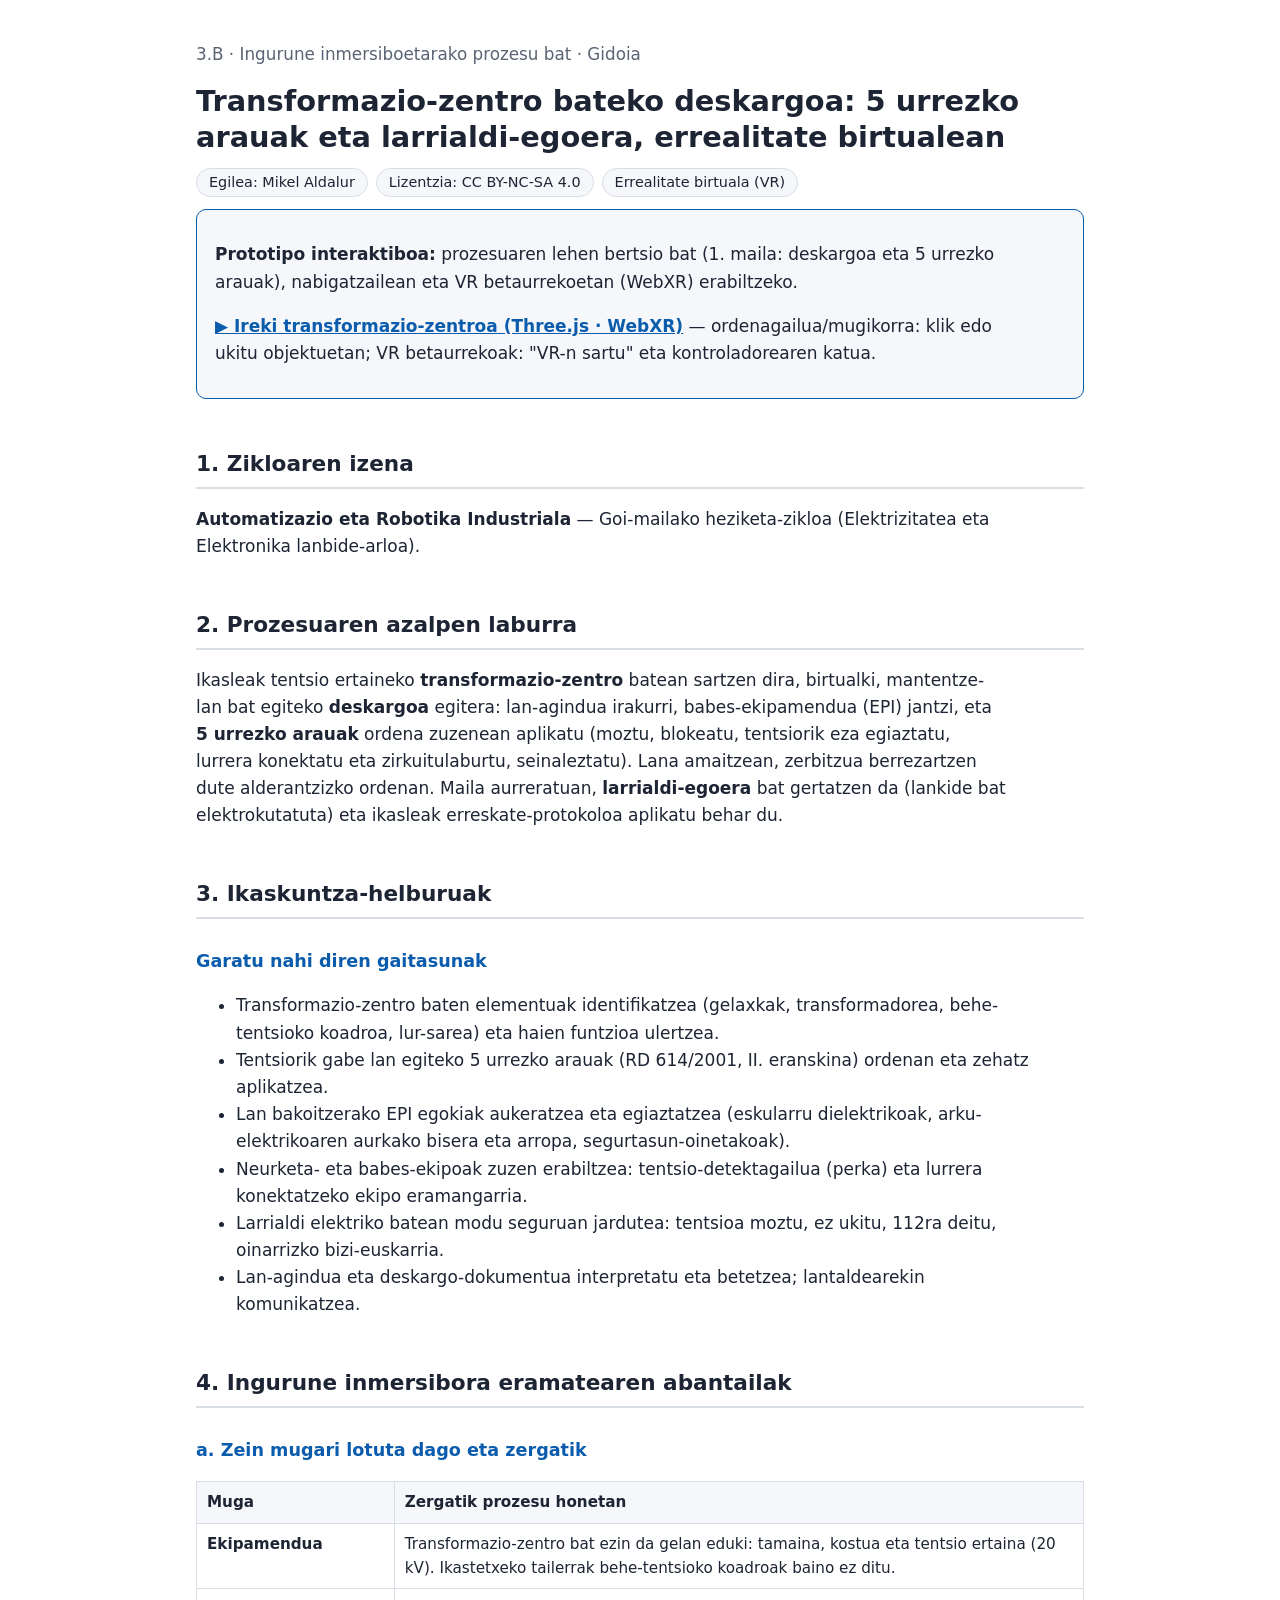
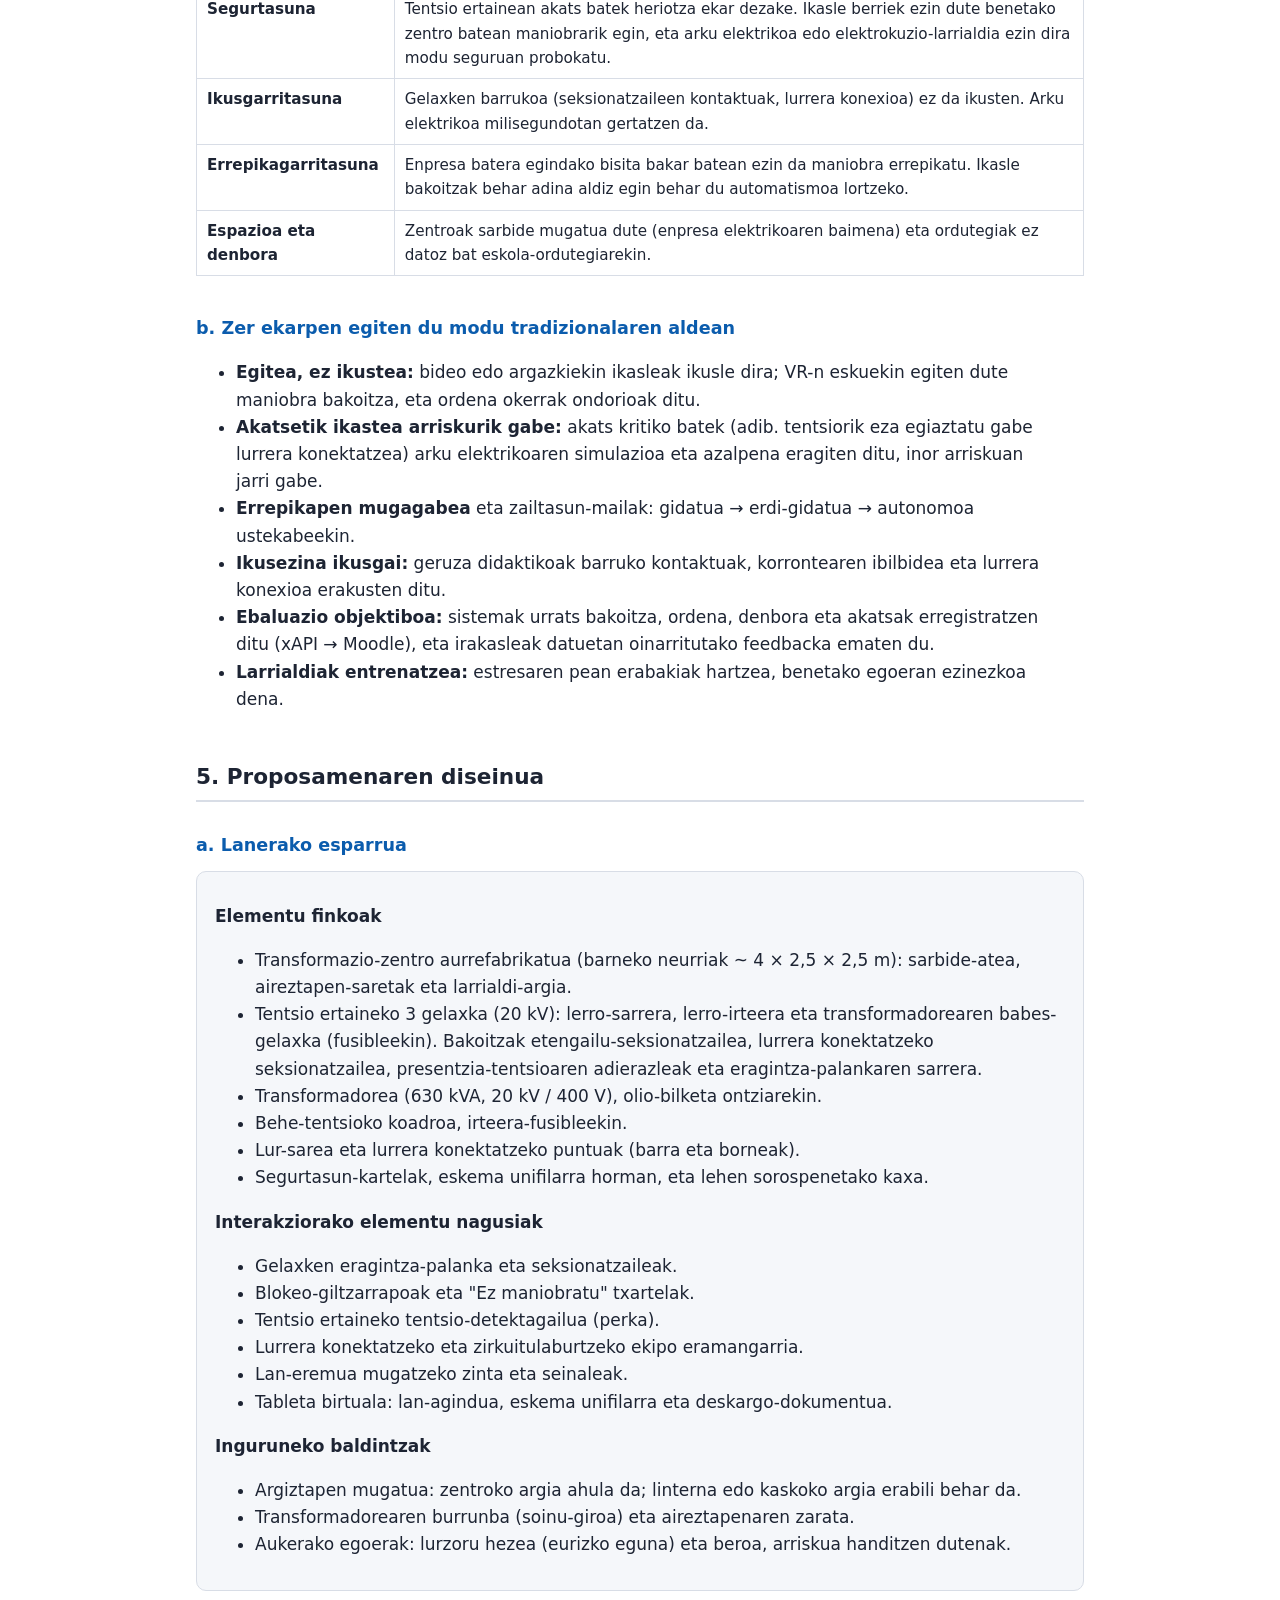
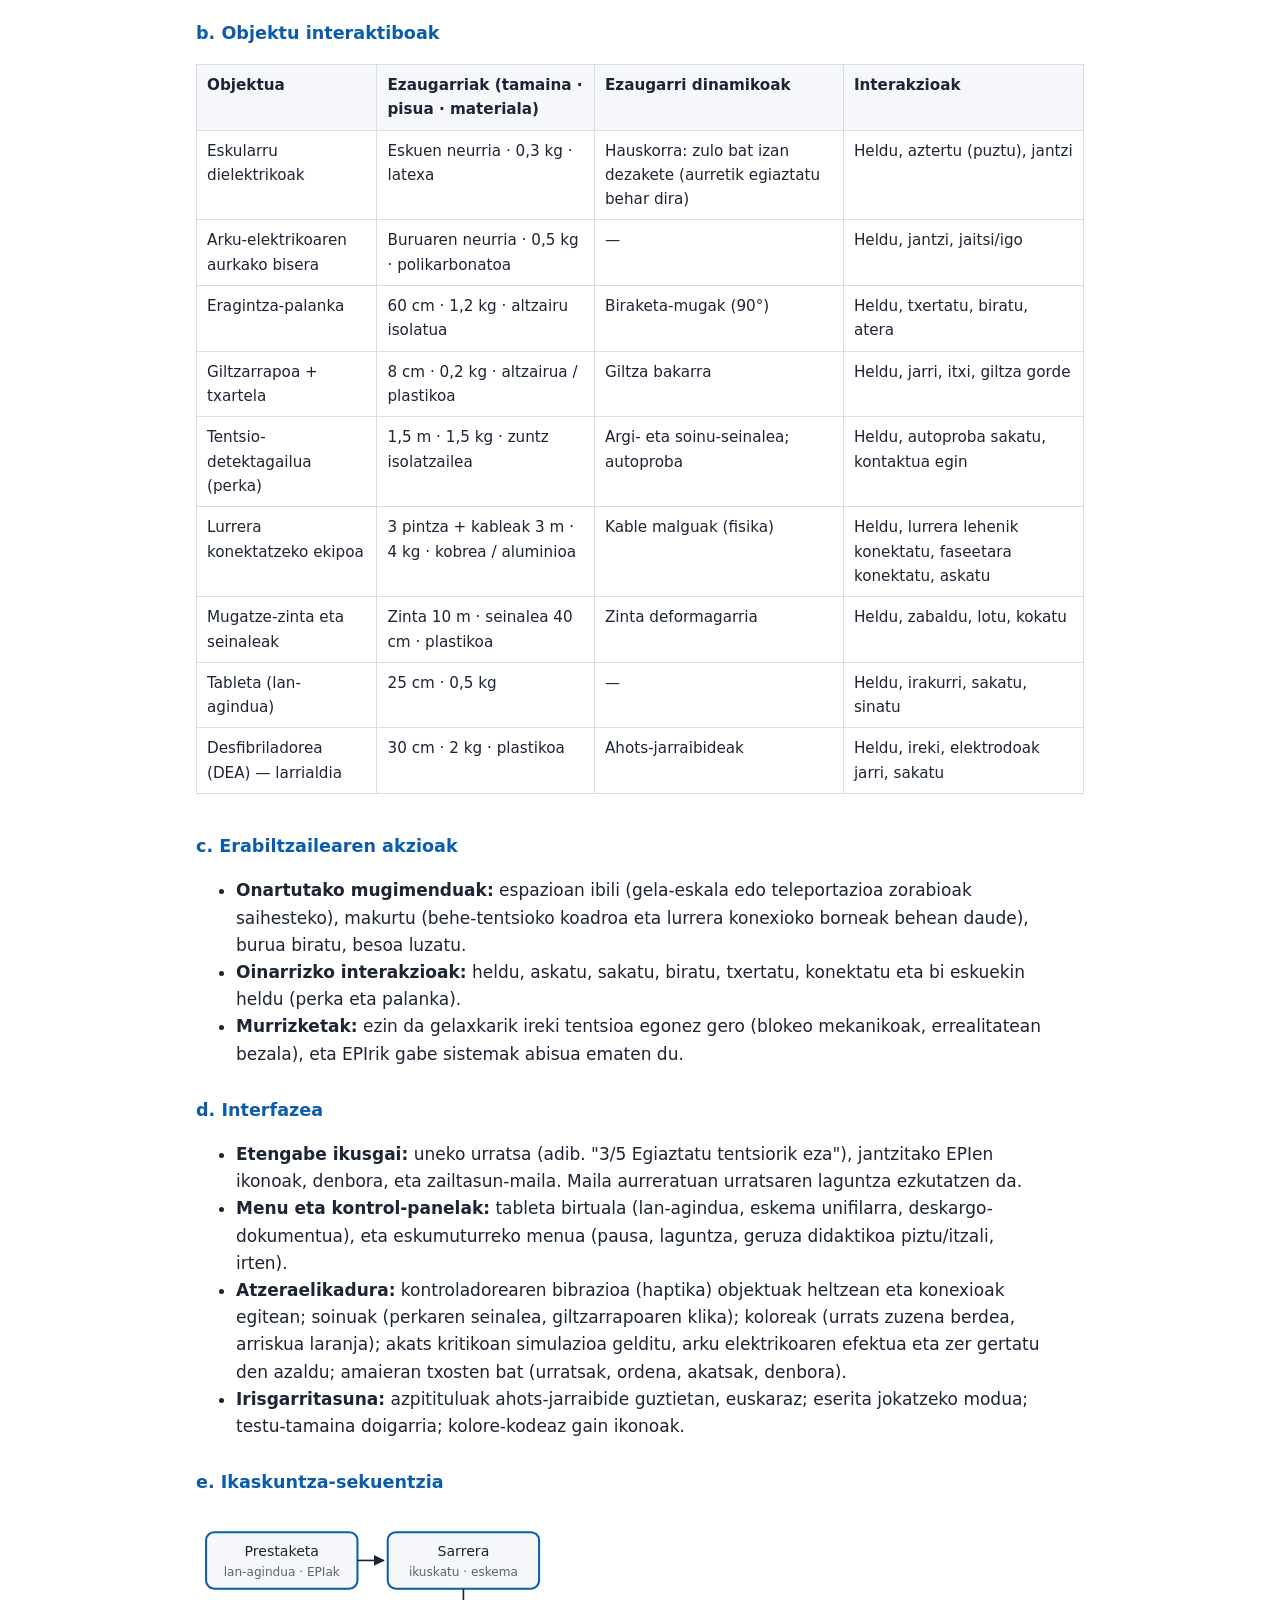
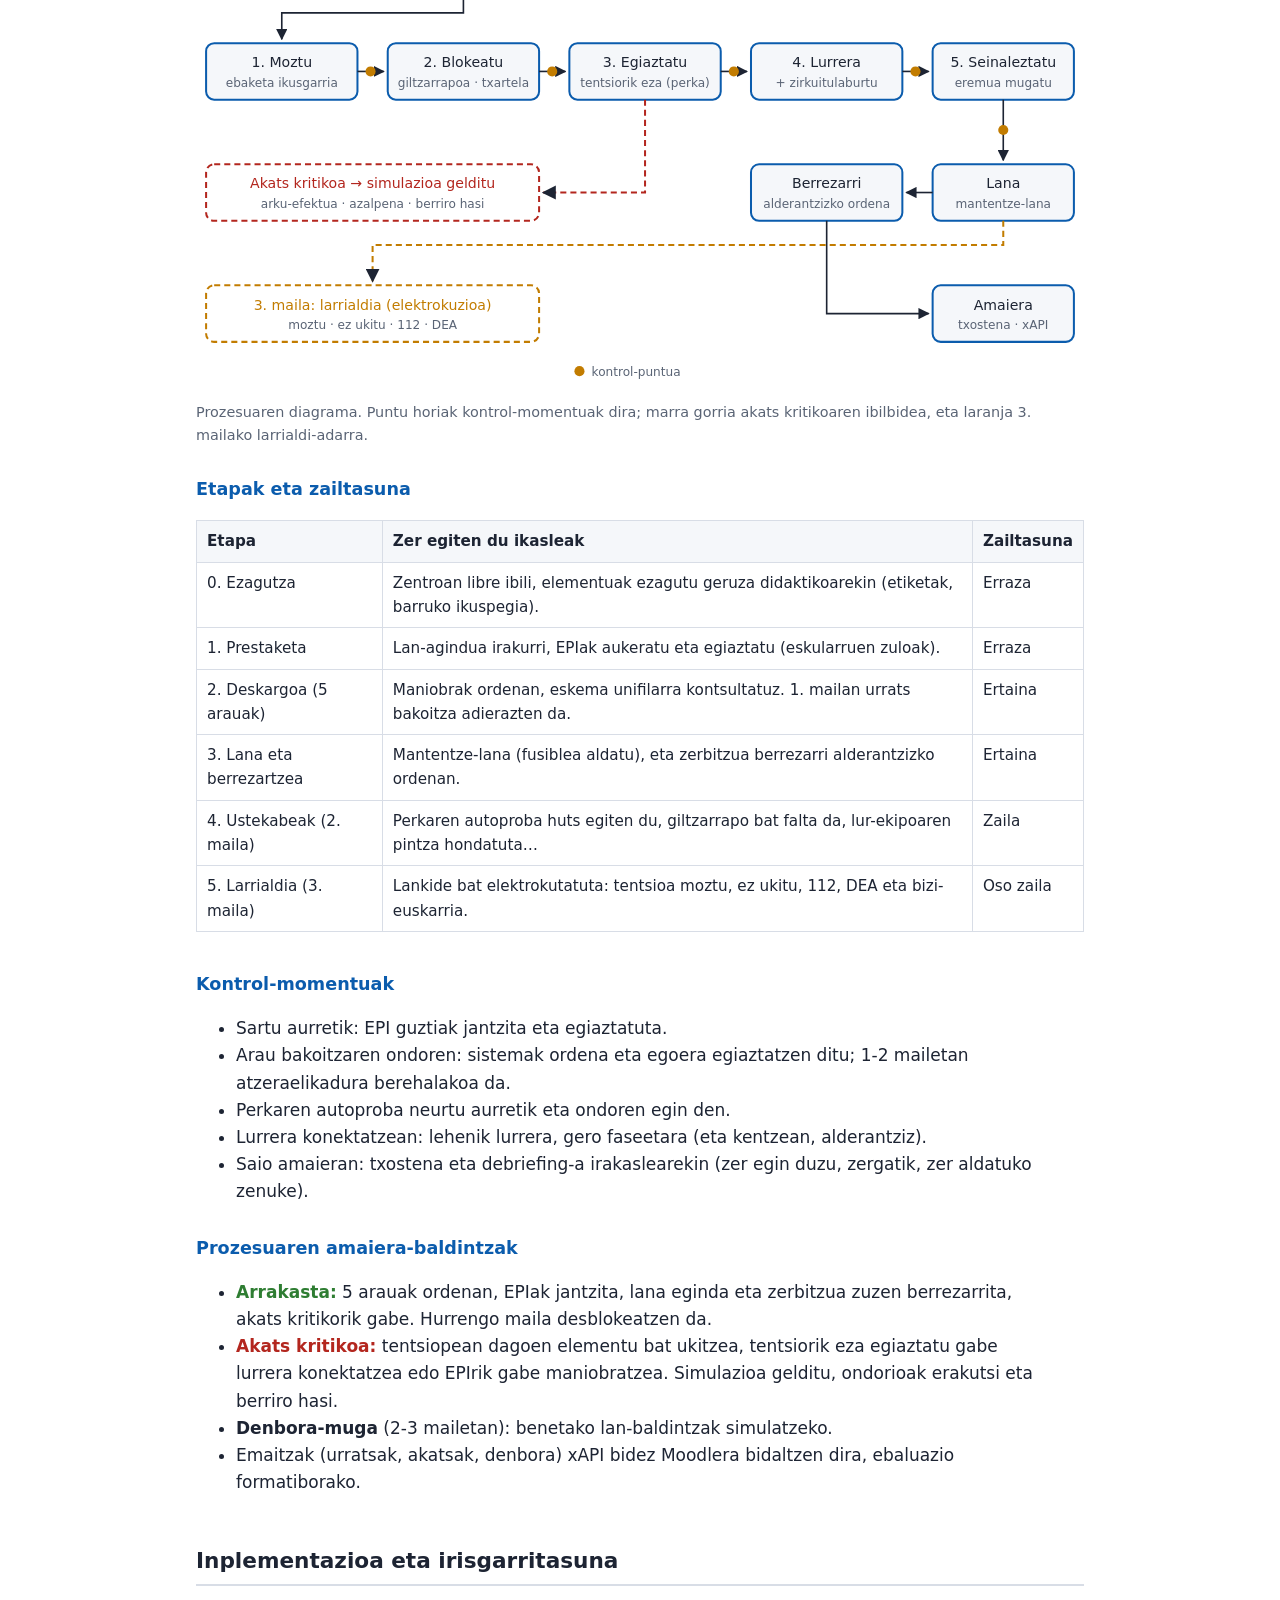
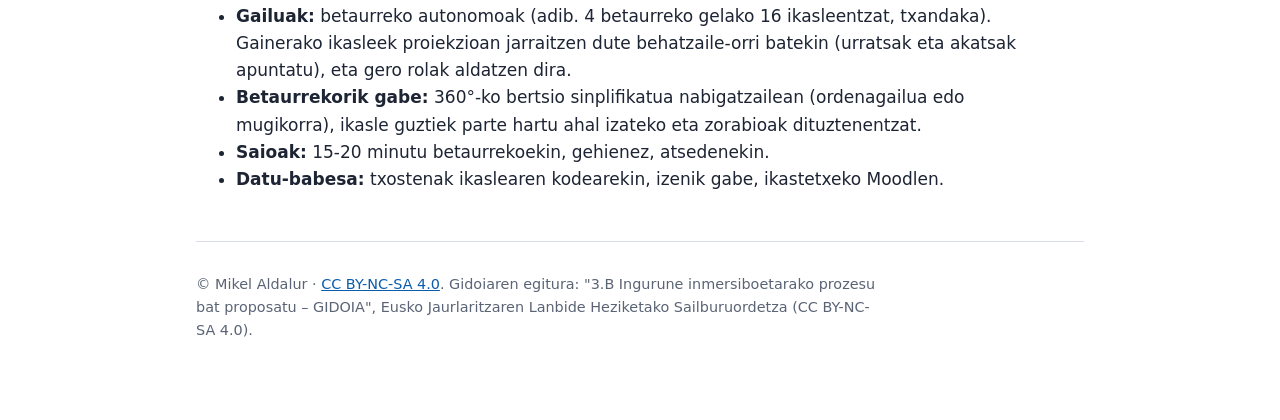
==== 3B-transformazio-zentroa/index.html @ 555cd356 "Prozesua gehitzen 3B" ====
<!doctype html>
<html lang="eu">
<head>
<meta charset="utf-8">
<meta name="viewport" content="width=device-width, initial-scale=1">
<title>Transformazio-zentroko deskargoa VR-n</title>
<meta name="description" content="Ingurune inmersibo baterako prozesuaren gidoia: transformazio-zentro bateko deskargoa, 5 urrezko arauak eta larrialdi-egoera.">
<style>
:root{--bg:#ffffff;--fg:#1d2433;--muted:#5a6475;--accent:#0b5cad;--accent2:#c27c00;--line:#d8dde6;--card:#f5f7fa;--ok:#2e7d32;--ko:#b3261e}
@media (prefers-color-scheme: dark){:root{--bg:#12161d;--fg:#e6e9ef;--muted:#a3acbb;--accent:#6aa9ec;--accent2:#f0b44c;--line:#2c3440;--card:#1a2029;--ok:#7cc47f;--ko:#f08a82}}
*{box-sizing:border-box}
body{margin:0;background:var(--bg);color:var(--fg);font:17px/1.6 system-ui,-apple-system,"Segoe UI",Roboto,sans-serif}
main{max-width:920px;margin:0 auto;padding:24px 16px 64px}
h1{font-size:1.8rem;line-height:1.25;margin:.2em 0}
h2{font-size:1.35rem;margin:2.2em 0 .5em;padding-bottom:.25em;border-bottom:2px solid var(--line)}
h3{font-size:1.1rem;margin:1.6em 0 .4em;color:var(--accent)}
p,li{max-width:75ch}
.lead{color:var(--muted);font-size:1.05rem}
.meta{display:flex;flex-wrap:wrap;gap:8px;margin:12px 0 0}
.tag{background:var(--card);border:1px solid var(--line);border-radius:999px;padding:2px 12px;font-size:.9rem}
.card{background:var(--card);border:1px solid var(--line);border-radius:10px;padding:14px 18px;margin:12px 0}
table{width:100%;border-collapse:collapse;margin:10px 0;font-size:.95rem}
th,td{border:1px solid var(--line);padding:8px 10px;text-align:left;vertical-align:top}
th{background:var(--card)}
.scroll{overflow-x:auto}
.ok{color:var(--ok);font-weight:600}.ko{color:var(--ko);font-weight:600}
figure{margin:16px 0}
figcaption{color:var(--muted);font-size:.9rem;margin-top:6px}
svg text{font-family:system-ui,sans-serif}
footer{margin-top:48px;padding-top:16px;border-top:1px solid var(--line);color:var(--muted);font-size:.9rem}
a{color:var(--accent)}
</style>
</head>
<body>
<main>

<header>
<p class="lead">3.B · Ingurune inmersiboetarako prozesu bat · Gidoia</p>
<h1>Transformazio-zentro bateko deskargoa: 5 urrezko arauak eta larrialdi-egoera, errealitate birtualean</h1>
<div class="meta"><span class="tag">Egilea: Mikel Aldalur</span><span class="tag">Lizentzia: CC BY-NC-SA 4.0</span><span class="tag">Errealitate birtuala (VR)</span></div>
</header>

<div class="card" style="border-color:var(--accent)">
<p><strong>Prototipo interaktiboa:</strong> prozesuaren lehen bertsio bat (1. maila: deskargoa eta 5 urrezko arauak), nabigatzailean eta VR betaurrekoetan (WebXR) erabiltzeko.</p>
<p><a href="vr/"><strong>▶ Ireki transformazio-zentroa (Three.js · WebXR)</strong></a> — ordenagailua/mugikorra: klik edo ukitu objektuetan; VR betaurrekoak: "VR-n sartu" eta kontroladorearen katua.</p>
</div>

<h2>1. Zikloaren izena</h2>
<p><strong>Automatizazio eta Robotika Industriala</strong> — Goi-mailako heziketa-zikloa (Elektrizitatea eta Elektronika lanbide-arloa).</p>

<h2>2. Prozesuaren azalpen laburra</h2>
<p>Ikasleak tentsio ertaineko <strong>transformazio-zentro</strong> batean sartzen dira, birtualki, mantentze-lan bat egiteko <strong>deskargoa</strong> egitera: lan-agindua irakurri, babes-ekipamendua (EPI) jantzi, eta <strong>5 urrezko arauak</strong> ordena zuzenean aplikatu (moztu, blokeatu, tentsiorik eza egiaztatu, lurrera konektatu eta zirkuitulaburtu, seinaleztatu). Lana amaitzean, zerbitzua berrezartzen dute alderantzizko ordenan. Maila aurreratuan, <strong>larrialdi-egoera</strong> bat gertatzen da (lankide bat elektrokutatuta) eta ikasleak erreskate-protokoloa aplikatu behar du.</p>

<h2>3. Ikaskuntza-helburuak</h2>
<h3>Garatu nahi diren gaitasunak</h3>
<ul>
<li>Transformazio-zentro baten elementuak identifikatzea (gelaxkak, transformadorea, behe-tentsioko koadroa, lur-sarea) eta haien funtzioa ulertzea.</li>
<li>Tentsiorik gabe lan egiteko 5 urrezko arauak (RD 614/2001, II. eranskina) ordenan eta zehatz aplikatzea.</li>
<li>Lan bakoitzerako EPI egokiak aukeratzea eta egiaztatzea (eskularru dielektrikoak, arku-elektrikoaren aurkako bisera eta arropa, segurtasun-oinetakoak).</li>
<li>Neurketa- eta babes-ekipoak zuzen erabiltzea: tentsio-detektagailua (perka) eta lurrera konektatzeko ekipo eramangarria.</li>
<li>Larrialdi elektriko batean modu seguruan jardutea: tentsioa moztu, ez ukitu, 112ra deitu, oinarrizko bizi-euskarria.</li>
<li>Lan-agindua eta deskargo-dokumentua interpretatu eta betetzea; lantaldearekin komunikatzea.</li>
</ul>

<h2>4. Ingurune inmersibora eramatearen abantailak</h2>
<h3>a. Zein mugari lotuta dago eta zergatik</h3>
<div class="scroll"><table>
<thead><tr><th>Muga</th><th>Zergatik prozesu honetan</th></tr></thead>
<tbody>
<tr><td><strong>Ekipamendua</strong></td><td>Transformazio-zentro bat ezin da gelan eduki: tamaina, kostua eta tentsio ertaina (20 kV). Ikastetxeko tailerrak behe-tentsioko koadroak baino ez ditu.</td></tr>
<tr><td><strong>Segurtasuna</strong></td><td>Tentsio ertainean akats batek heriotza ekar dezake. Ikasle berriek ezin dute benetako zentro batean maniobrarik egin, eta arku elektrikoa edo elektrokuzio-larrialdia ezin dira modu seguruan probokatu.</td></tr>
<tr><td><strong>Ikusgarritasuna</strong></td><td>Gelaxken barrukoa (seksionatzaileen kontaktuak, lurrera konexioa) ez da ikusten. Arku elektrikoa milisegundotan gertatzen da.</td></tr>
<tr><td><strong>Errepikagarritasuna</strong></td><td>Enpresa batera egindako bisita bakar batean ezin da maniobra errepikatu. Ikasle bakoitzak behar adina aldiz egin behar du automatismoa lortzeko.</td></tr>
<tr><td><strong>Espazioa eta denbora</strong></td><td>Zentroak sarbide mugatua dute (enpresa elektrikoaren baimena) eta ordutegiak ez datoz bat eskola-ordutegiarekin.</td></tr>
</tbody></table></div>

<h3>b. Zer ekarpen egiten du modu tradizionalaren aldean</h3>
<ul>
<li><strong>Egitea, ez ikustea:</strong> bideo edo argazkiekin ikasleak ikusle dira; VR-n eskuekin egiten dute maniobra bakoitza, eta ordena okerrak ondorioak ditu.</li>
<li><strong>Akatsetik ikastea arriskurik gabe:</strong> akats kritiko batek (adib. tentsiorik eza egiaztatu gabe lurrera konektatzea) arku elektrikoaren simulazioa eta azalpena eragiten ditu, inor arriskuan jarri gabe.</li>
<li><strong>Errepikapen mugagabea</strong> eta zailtasun-mailak: gidatua → erdi-gidatua → autonomoa ustekabeekin.</li>
<li><strong>Ikusezina ikusgai:</strong> geruza didaktikoak barruko kontaktuak, korrontearen ibilbidea eta lurrera konexioa erakusten ditu.</li>
<li><strong>Ebaluazio objektiboa:</strong> sistemak urrats bakoitza, ordena, denbora eta akatsak erregistratzen ditu (xAPI → Moodle), eta irakasleak datuetan oinarritutako feedbacka ematen du.</li>
<li><strong>Larrialdiak entrenatzea:</strong> estresaren pean erabakiak hartzea, benetako egoeran ezinezkoa dena.</li>
</ul>

<h2>5. Proposamenaren diseinua</h2>

<h3>a. Lanerako esparrua</h3>
<div class="card">
<p><strong>Elementu finkoak</strong></p>
<ul>
<li>Transformazio-zentro aurrefabrikatua (barneko neurriak ~ 4 × 2,5 × 2,5 m): sarbide-atea, aireztapen-saretak eta larrialdi-argia.</li>
<li>Tentsio ertaineko 3 gelaxka (20 kV): lerro-sarrera, lerro-irteera eta transformadorearen babes-gelaxka (fusibleekin). Bakoitzak etengailu-seksionatzailea, lurrera konektatzeko seksionatzailea, presentzia-tentsioaren adierazleak eta eragintza-palankaren sarrera.</li>
<li>Transformadorea (630 kVA, 20 kV / 400 V), olio-bilketa ontziarekin.</li>
<li>Behe-tentsioko koadroa, irteera-fusibleekin.</li>
<li>Lur-sarea eta lurrera konektatzeko puntuak (barra eta borneak).</li>
<li>Segurtasun-kartelak, eskema unifilarra horman, eta lehen sorospenetako kaxa.</li>
</ul>
<p><strong>Interakziorako elementu nagusiak</strong></p>
<ul>
<li>Gelaxken eragintza-palanka eta seksionatzaileak.</li>
<li>Blokeo-giltzarrapoak eta "Ez maniobratu" txartelak.</li>
<li>Tentsio ertaineko tentsio-detektagailua (perka).</li>
<li>Lurrera konektatzeko eta zirkuitulaburtzeko ekipo eramangarria.</li>
<li>Lan-eremua mugatzeko zinta eta seinaleak.</li>
<li>Tableta birtuala: lan-agindua, eskema unifilarra eta deskargo-dokumentua.</li>
</ul>
<p><strong>Inguruneko baldintzak</strong></p>
<ul>
<li>Argiztapen mugatua: zentroko argia ahula da; linterna edo kaskoko argia erabili behar da.</li>
<li>Transformadorearen burrunba (soinu-giroa) eta aireztapenaren zarata.</li>
<li>Aukerako egoerak: lurzoru hezea (eurizko eguna) eta beroa, arriskua handitzen dutenak.</li>
</ul>
</div>

<h3>b. Objektu interaktiboak</h3>
<div class="scroll"><table>
<thead><tr><th>Objektua</th><th>Ezaugarriak (tamaina · pisua · materiala)</th><th>Ezaugarri dinamikoak</th><th>Interakzioak</th></tr></thead>
<tbody>
<tr><td>Eskularru dielektrikoak</td><td>Eskuen neurria · 0,3 kg · latexa</td><td>Hauskorra: zulo bat izan dezakete (aurretik egiaztatu behar dira)</td><td>Heldu, aztertu (puztu), jantzi</td></tr>
<tr><td>Arku-elektrikoaren aurkako bisera</td><td>Buruaren neurria · 0,5 kg · polikarbonatoa</td><td>—</td><td>Heldu, jantzi, jaitsi/igo</td></tr>
<tr><td>Eragintza-palanka</td><td>60 cm · 1,2 kg · altzairu isolatua</td><td>Biraketa-mugak (90°)</td><td>Heldu, txertatu, biratu, atera</td></tr>
<tr><td>Giltzarrapoa + txartela</td><td>8 cm · 0,2 kg · altzairua / plastikoa</td><td>Giltza bakarra</td><td>Heldu, jarri, itxi, giltza gorde</td></tr>
<tr><td>Tentsio-detektagailua (perka)</td><td>1,5 m · 1,5 kg · zuntz isolatzailea</td><td>Argi- eta soinu-seinalea; autoproba</td><td>Heldu, autoproba sakatu, kontaktua egin</td></tr>
<tr><td>Lurrera konektatzeko ekipoa</td><td>3 pintza + kableak 3 m · 4 kg · kobrea / aluminioa</td><td>Kable malguak (fisika)</td><td>Heldu, lurrera lehenik konektatu, faseetara konektatu, askatu</td></tr>
<tr><td>Mugatze-zinta eta seinaleak</td><td>Zinta 10 m · seinalea 40 cm · plastikoa</td><td>Zinta deformagarria</td><td>Heldu, zabaldu, lotu, kokatu</td></tr>
<tr><td>Tableta (lan-agindua)</td><td>25 cm · 0,5 kg</td><td>—</td><td>Heldu, irakurri, sakatu, sinatu</td></tr>
<tr><td>Desfibriladorea (DEA) — larrialdia</td><td>30 cm · 2 kg · plastikoa</td><td>Ahots-jarraibideak</td><td>Heldu, ireki, elektrodoak jarri, sakatu</td></tr>
</tbody></table></div>

<h3>c. Erabiltzailearen akzioak</h3>
<ul>
<li><strong>Onartutako mugimenduak:</strong> espazioan ibili (gela-eskala edo teleportazioa zorabioak saihesteko), makurtu (behe-tentsioko koadroa eta lurrera konexioko borneak behean daude), burua biratu, besoa luzatu.</li>
<li><strong>Oinarrizko interakzioak:</strong> heldu, askatu, sakatu, biratu, txertatu, konektatu eta bi eskuekin heldu (perka eta palanka).</li>
<li><strong>Murrizketak:</strong> ezin da gelaxkarik ireki tentsioa egonez gero (blokeo mekanikoak, errealitatean bezala), eta EPIrik gabe sistemak abisua ematen du.</li>
</ul>

<h3>d. Interfazea</h3>
<ul>
<li><strong>Etengabe ikusgai:</strong> uneko urratsa (adib. "3/5 Egiaztatu tentsiorik eza"), jantzitako EPIen ikonoak, denbora, eta zailtasun-maila. Maila aurreratuan urratsaren laguntza ezkutatzen da.</li>
<li><strong>Menu eta kontrol-panelak:</strong> tableta birtuala (lan-agindua, eskema unifilarra, deskargo-dokumentua), eta eskumuturreko menua (pausa, laguntza, geruza didaktikoa piztu/itzali, irten).</li>
<li><strong>Atzeraelikadura:</strong> kontroladorearen bibrazioa (haptika) objektuak heltzean eta konexioak egitean; soinuak (perkaren seinalea, giltzarrapoaren klika); koloreak (urrats zuzena berdea, arriskua laranja); akats kritikoan simulazioa gelditu, arku elektrikoaren efektua eta zer gertatu den azaldu; amaieran txosten bat (urratsak, ordena, akatsak, denbora).</li>
<li><strong>Irisgarritasuna:</strong> azpitituluak ahots-jarraibide guztietan, euskaraz; eserita jokatzeko modua; testu-tamaina doigarria; kolore-kodeaz gain ikonoak.</li>
</ul>

<h3>e. Ikaskuntza-sekuentzia</h3>
<figure>
<svg viewBox="0 0 880 470" width="100%" role="img" aria-labelledby="dtit ddesc">
<title id="dtit">Prozesuaren diagrama</title>
<desc id="ddesc">Prestaketa, sarrera, 5 urrezko arauak ordenan, lana, zerbitzua berrezartzea eta amaiera. Urrats bakoitzaren ondoren kontrol-puntu bat dago; akats kritikoak debriefing-era eta berriro hastera eramaten du. 3. mailan larrialdi-adar bat dago.</desc>
<defs><marker id="ar" viewBox="0 0 10 10" refX="9" refY="5" markerWidth="7" markerHeight="7" orient="auto"><path d="M0,0L10,5L0,10z" fill="currentColor"/></marker></defs>
<g style="color:var(--fg)" font-size="14">
<g fill="var(--card)" stroke="var(--accent)" stroke-width="2">
<rect x="10" y="20" width="150" height="56" rx="8"/><rect x="190" y="20" width="150" height="56" rx="8"/>
<rect x="10" y="130" width="150" height="56" rx="8"/><rect x="190" y="130" width="150" height="56" rx="8"/><rect x="370" y="130" width="150" height="56" rx="8"/><rect x="550" y="130" width="150" height="56" rx="8"/><rect x="730" y="130" width="140" height="56" rx="8"/>
<rect x="550" y="250" width="150" height="56" rx="8"/><rect x="730" y="250" width="140" height="56" rx="8"/><rect x="730" y="370" width="140" height="56" rx="8"/>
</g>
<g fill="var(--fg)" text-anchor="middle">
<text x="85" y="44">Prestaketa</text><text x="85" y="63" font-size="12" fill="var(--muted)">lan-agindua · EPIak</text>
<text x="265" y="44">Sarrera</text><text x="265" y="63" font-size="12" fill="var(--muted)">ikuskatu · eskema</text>
<text x="85" y="154">1. Moztu</text><text x="85" y="173" font-size="12" fill="var(--muted)">ebaketa ikusgarria</text>
<text x="265" y="154">2. Blokeatu</text><text x="265" y="173" font-size="12" fill="var(--muted)">giltzarrapoa · txartela</text>
<text x="445" y="154">3. Egiaztatu</text><text x="445" y="173" font-size="12" fill="var(--muted)">tentsiorik eza (perka)</text>
<text x="625" y="154">4. Lurrera</text><text x="625" y="173" font-size="12" fill="var(--muted)">+ zirkuitulaburtu</text>
<text x="800" y="154">5. Seinaleztatu</text><text x="800" y="173" font-size="12" fill="var(--muted)">eremua mugatu</text>
<text x="625" y="274">Berrezarri</text><text x="625" y="293" font-size="12" fill="var(--muted)">alderantzizko ordena</text>
<text x="800" y="274">Lana</text><text x="800" y="293" font-size="12" fill="var(--muted)">mantentze-lana</text>
<text x="800" y="394">Amaiera</text><text x="800" y="413" font-size="12" fill="var(--muted)">txostena · xAPI</text>
</g>
<g stroke="currentColor" stroke-width="1.6" fill="none" marker-end="url(#ar)">
<path d="M160 48H186"/><path d="M265 76V100H85V126"/>
<path d="M160 158H186"/><path d="M340 158H366"/><path d="M520 158H546"/><path d="M700 158H726"/>
<path d="M800 186V246"/><path d="M730 278H704"/><path d="M625 306V398H726"/>
</g>
<g fill="var(--accent2)"><circle cx="173" cy="158" r="5"/><circle cx="353" cy="158" r="5"/><circle cx="533" cy="158" r="5"/><circle cx="713" cy="158" r="5"/><circle cx="800" cy="216" r="5"/></g>
<g stroke="var(--ko)" stroke-width="2" fill="none" stroke-dasharray="6 4"><rect x="10" y="250" width="330" height="56" rx="8"/><path d="M445 186V278H344" marker-end="url(#ar)" style="color:var(--ko)"/></g>
<text x="175" y="274" text-anchor="middle" fill="var(--ko)">Akats kritikoa → simulazioa gelditu</text>
<text x="175" y="293" text-anchor="middle" font-size="12" fill="var(--muted)">arku-efektua · azalpena · berriro hasi</text>
<g stroke="var(--accent2)" stroke-width="2" fill="none" stroke-dasharray="6 4"><rect x="10" y="370" width="330" height="56" rx="8"/><path d="M800 306V330H175V366" marker-end="url(#ar)" style="color:var(--accent2)"/></g>
<text x="175" y="394" text-anchor="middle" fill="var(--accent2)">3. maila: larrialdia (elektrokuzioa)</text>
<text x="175" y="413" text-anchor="middle" font-size="12" fill="var(--muted)">moztu · ez ukitu · 112 · DEA</text>
<circle cx="380" cy="455" r="5" fill="var(--accent2)"/><text x="392" y="460" font-size="12" fill="var(--muted)">kontrol-puntua</text>
</g>
</svg>
<figcaption>Prozesuaren diagrama. Puntu horiak kontrol-momentuak dira; marra gorria akats kritikoaren ibilbidea, eta laranja 3. mailako larrialdi-adarra.</figcaption>
</figure>

<h3>Etapak eta zailtasuna</h3>
<div class="scroll"><table>
<thead><tr><th>Etapa</th><th>Zer egiten du ikasleak</th><th>Zailtasuna</th></tr></thead>
<tbody>
<tr><td>0. Ezagutza</td><td>Zentroan libre ibili, elementuak ezagutu geruza didaktikoarekin (etiketak, barruko ikuspegia).</td><td>Erraza</td></tr>
<tr><td>1. Prestaketa</td><td>Lan-agindua irakurri, EPIak aukeratu eta egiaztatu (eskularruen zuloak).</td><td>Erraza</td></tr>
<tr><td>2. Deskargoa (5 arauak)</td><td>Maniobrak ordenan, eskema unifilarra kontsultatuz. 1. mailan urrats bakoitza adierazten da.</td><td>Ertaina</td></tr>
<tr><td>3. Lana eta berrezartzea</td><td>Mantentze-lana (fusiblea aldatu), eta zerbitzua berrezarri alderantzizko ordenan.</td><td>Ertaina</td></tr>
<tr><td>4. Ustekabeak (2. maila)</td><td>Perkaren autoproba huts egiten du, giltzarrapo bat falta da, lur-ekipoaren pintza hondatuta…</td><td>Zaila</td></tr>
<tr><td>5. Larrialdia (3. maila)</td><td>Lankide bat elektrokutatuta: tentsioa moztu, ez ukitu, 112, DEA eta bizi-euskarria.</td><td>Oso zaila</td></tr>
</tbody></table></div>

<h3>Kontrol-momentuak</h3>
<ul>
<li>Sartu aurretik: EPI guztiak jantzita eta egiaztatuta.</li>
<li>Arau bakoitzaren ondoren: sistemak ordena eta egoera egiaztatzen ditu; 1-2 mailetan atzeraelikadura berehalakoa da.</li>
<li>Perkaren autoproba neurtu aurretik eta ondoren egin den.</li>
<li>Lurrera konektatzean: lehenik lurrera, gero faseetara (eta kentzean, alderantziz).</li>
<li>Saio amaieran: txostena eta debriefing-a irakaslearekin (zer egin duzu, zergatik, zer aldatuko zenuke).</li>
</ul>

<h3>Prozesuaren amaiera-baldintzak</h3>
<ul>
<li><span class="ok">Arrakasta:</span> 5 arauak ordenan, EPIak jantzita, lana eginda eta zerbitzua zuzen berrezarrita, akats kritikorik gabe. Hurrengo maila desblokeatzen da.</li>
<li><span class="ko">Akats kritikoa:</span> tentsiopean dagoen elementu bat ukitzea, tentsiorik eza egiaztatu gabe lurrera konektatzea edo EPIrik gabe maniobratzea. Simulazioa gelditu, ondorioak erakutsi eta berriro hasi.</li>
<li><strong>Denbora-muga</strong> (2-3 mailetan): benetako lan-baldintzak simulatzeko.</li>
<li>Emaitzak (urratsak, akatsak, denbora) xAPI bidez Moodlera bidaltzen dira, ebaluazio formatiborako.</li>
</ul>

<h2>Inplementazioa eta irisgarritasuna</h2>
<ul>
<li><strong>Gailuak:</strong> betaurreko autonomoak (adib. 4 betaurreko gelako 16 ikasleentzat, txandaka). Gainerako ikasleek proiekzioan jarraitzen dute behatzaile-orri batekin (urratsak eta akatsak apuntatu), eta gero rolak aldatzen dira.</li>
<li><strong>Betaurrekorik gabe:</strong> 360°-ko bertsio sinplifikatua nabigatzailean (ordenagailua edo mugikorra), ikasle guztiek parte hartu ahal izateko eta zorabioak dituztenentzat.</li>
<li><strong>Saioak:</strong> 15-20 minutu betaurrekoekin, gehienez, atsedenekin.</li>
<li><strong>Datu-babesa:</strong> txostenak ikaslearen kodearekin, izenik gabe, ikastetxeko Moodlen.</li>
</ul>

<footer>
<p>© Mikel Aldalur · <a href="https://creativecommons.org/licenses/by-nc-sa/4.0/deed.eu">CC BY-NC-SA 4.0</a>. Gidoiaren egitura: "3.B Ingurune inmersiboetarako prozesu bat proposatu – GIDOIA", Eusko Jaurlaritzaren Lanbide Heziketako Sailburuordetza (CC BY-NC-SA 4.0).</p>
</footer>
</main>
</body>
</html>
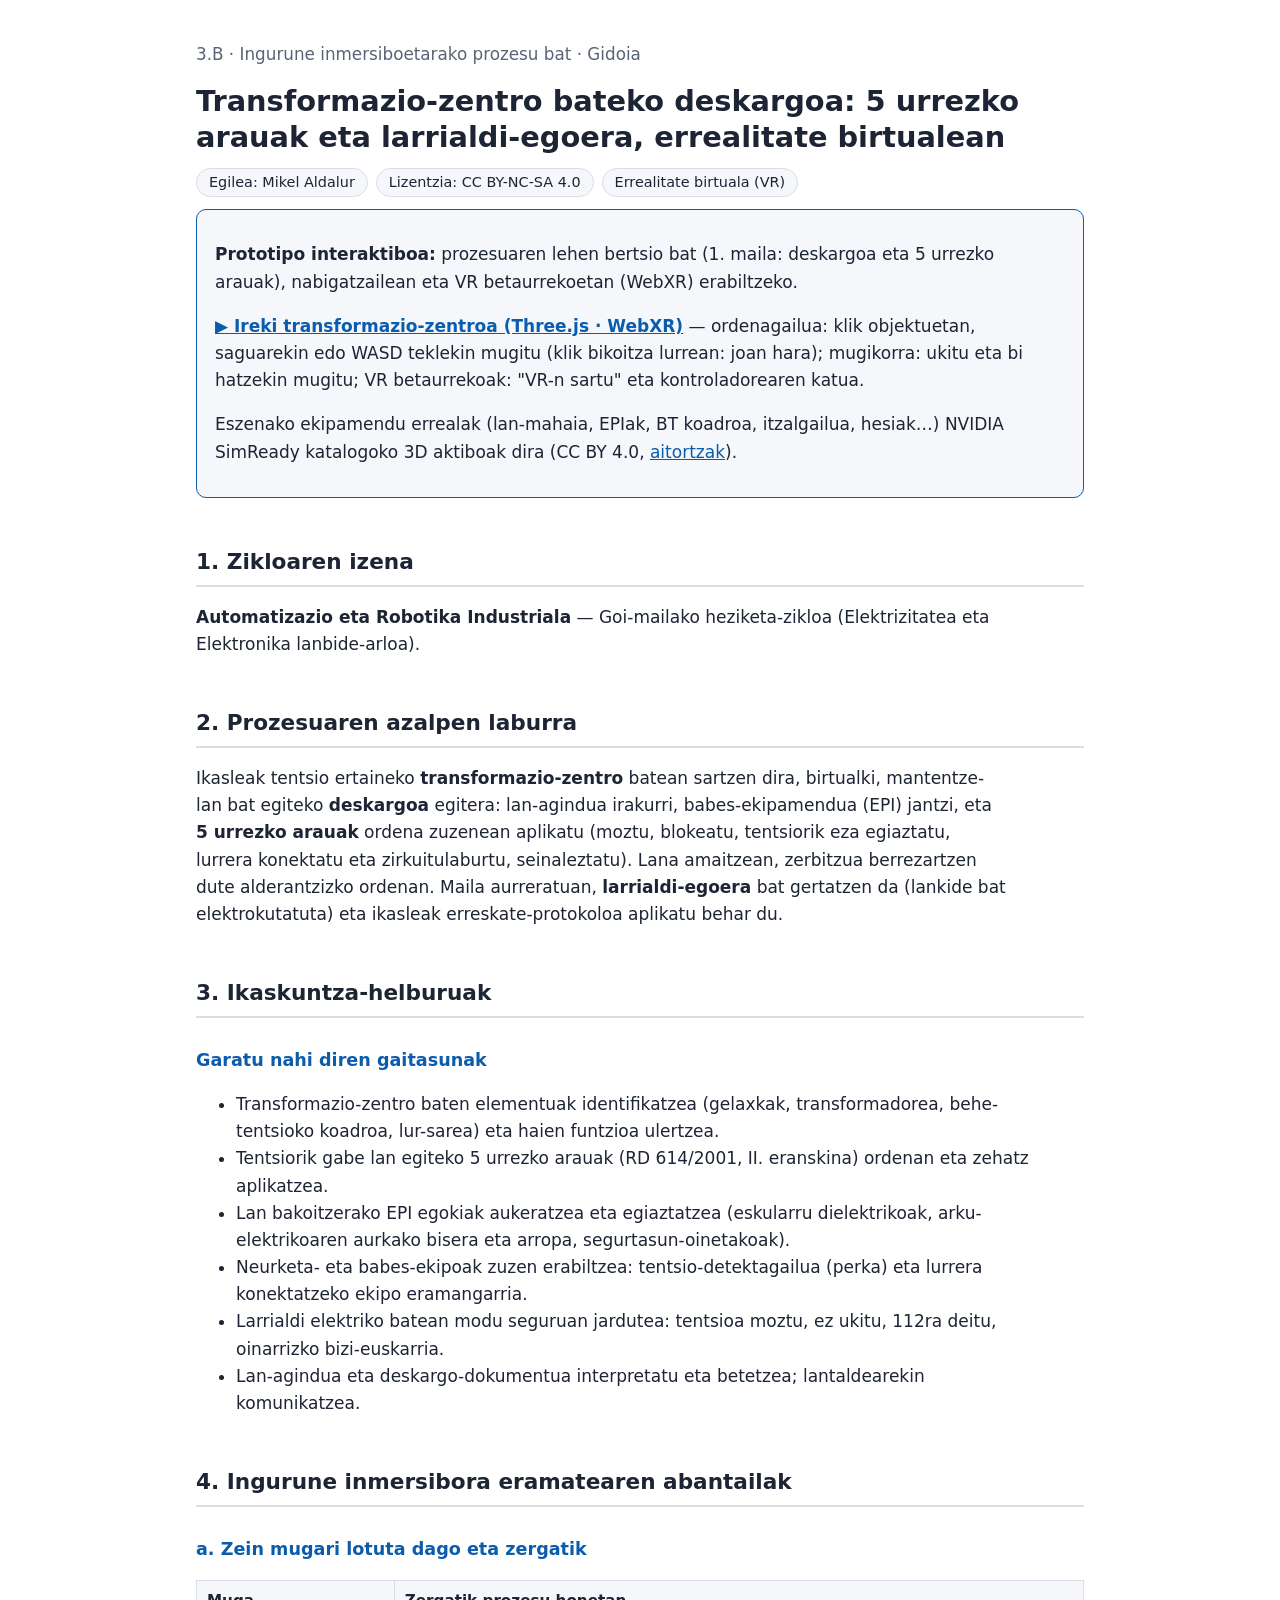
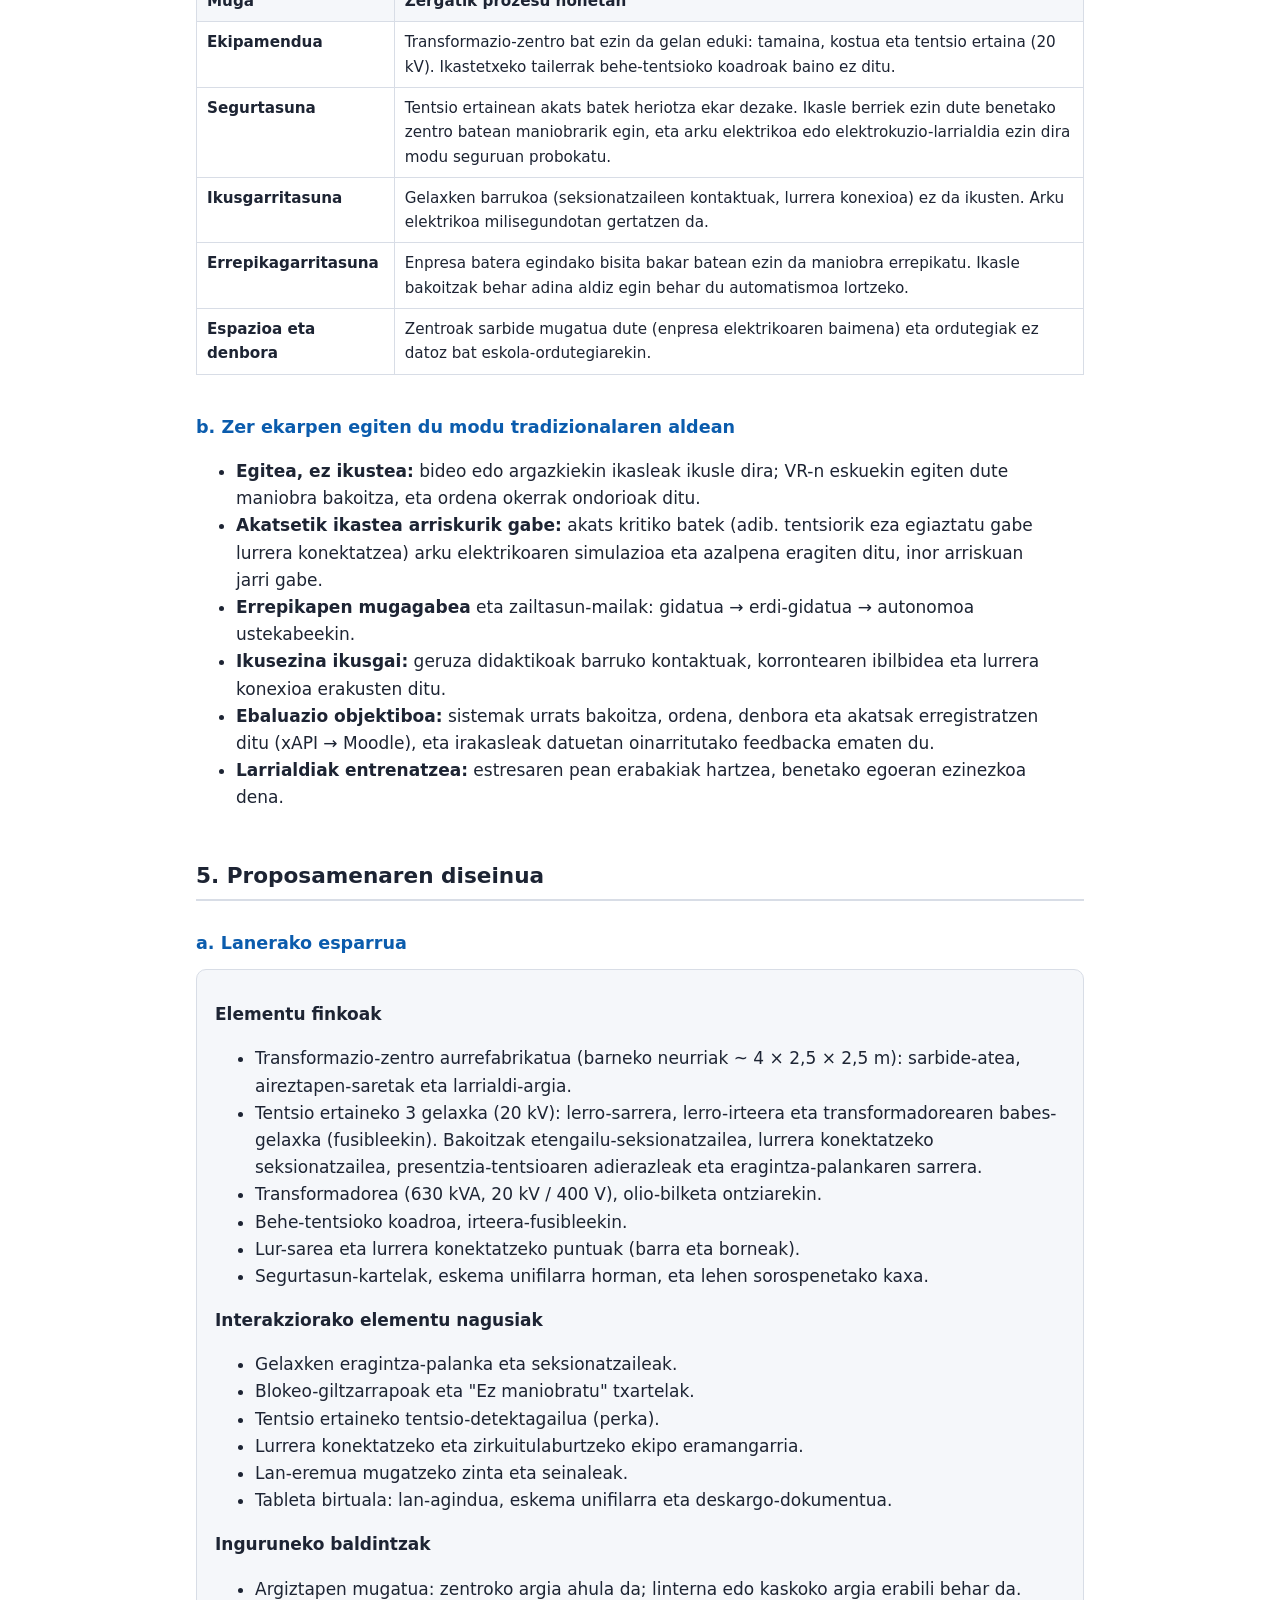
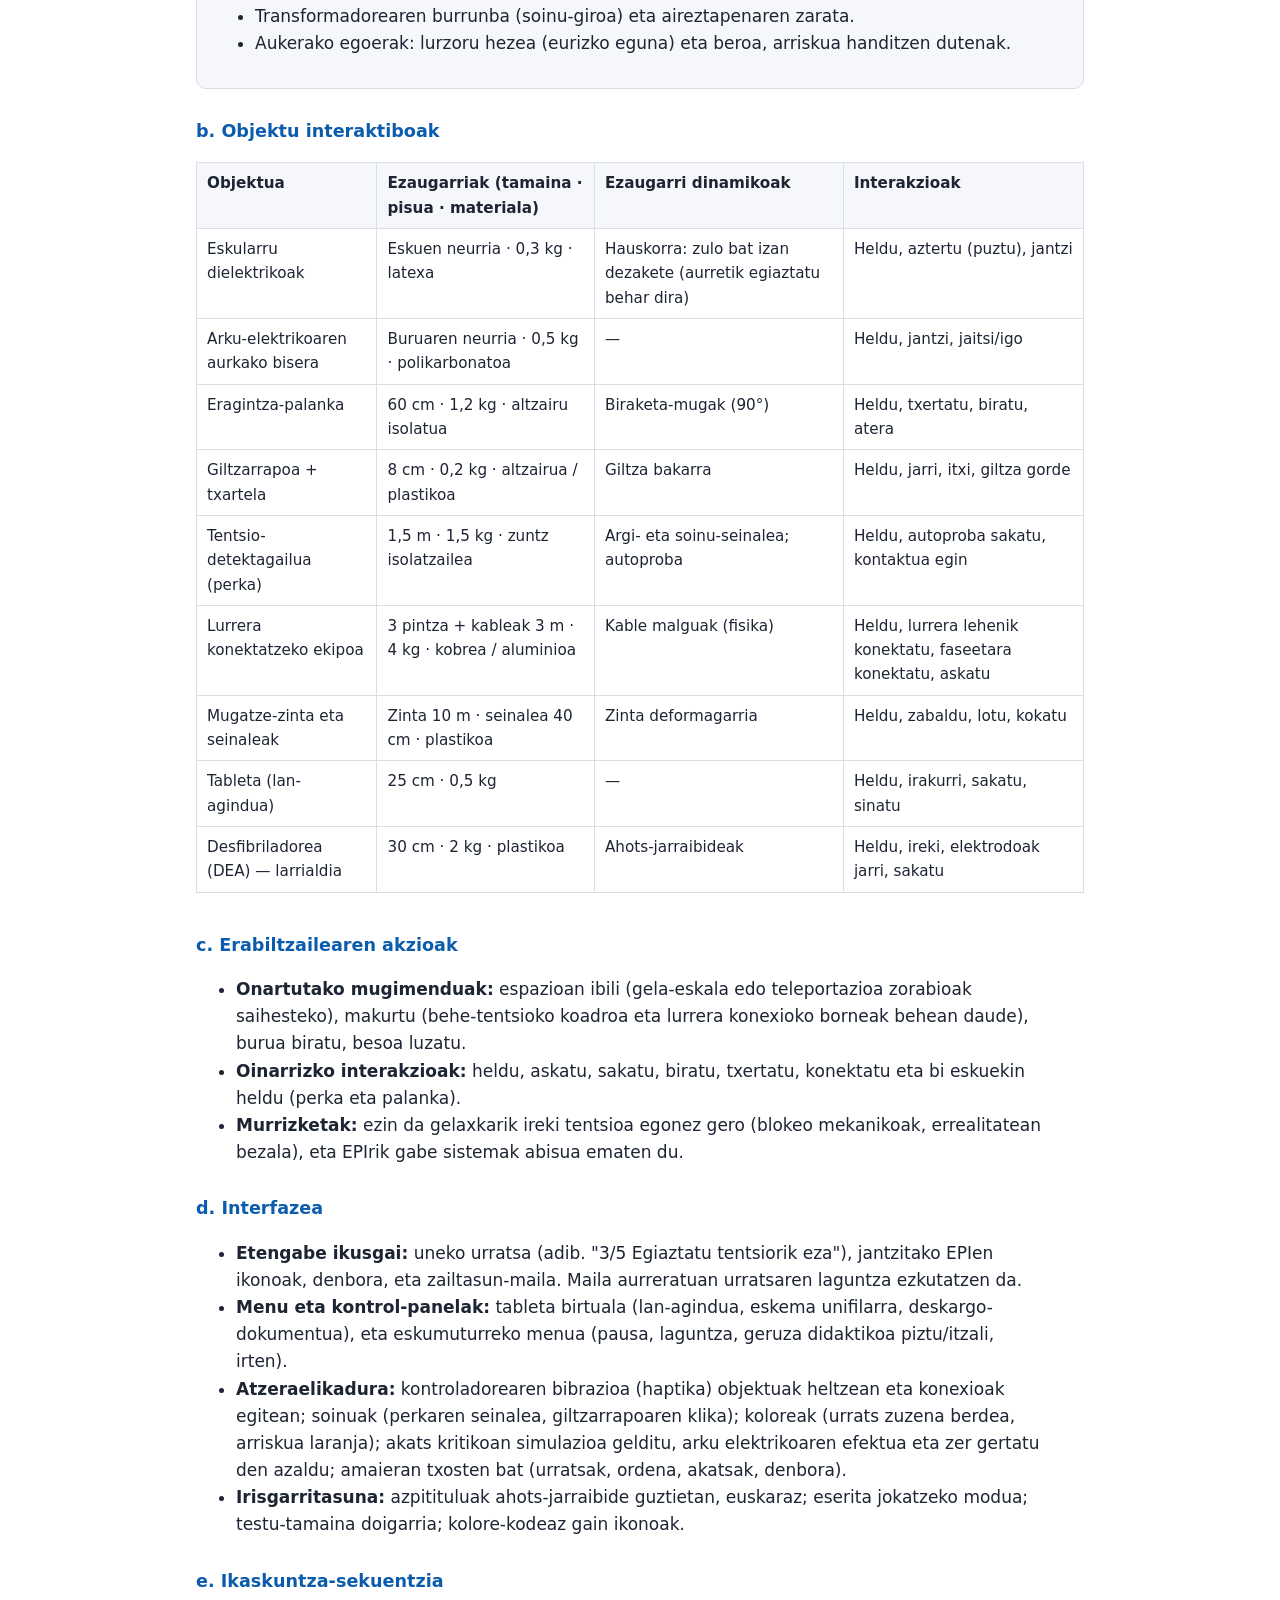
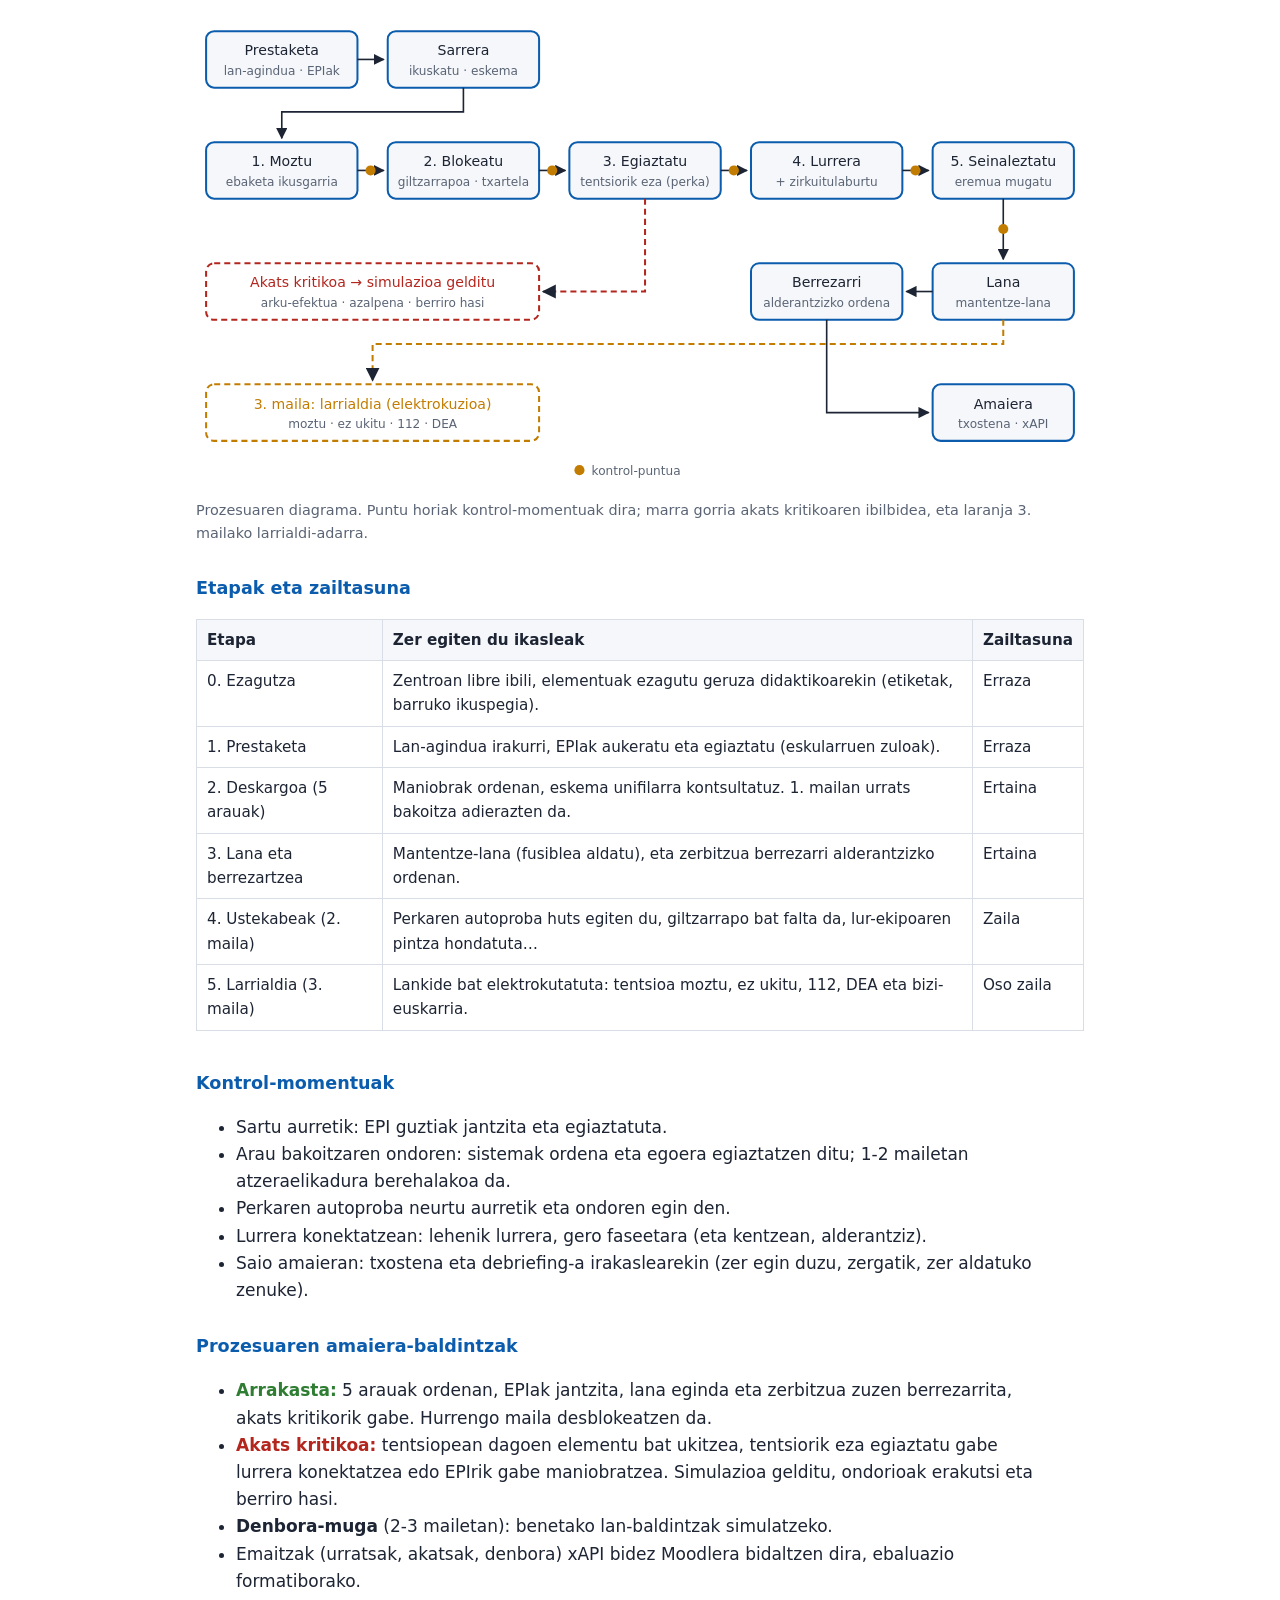
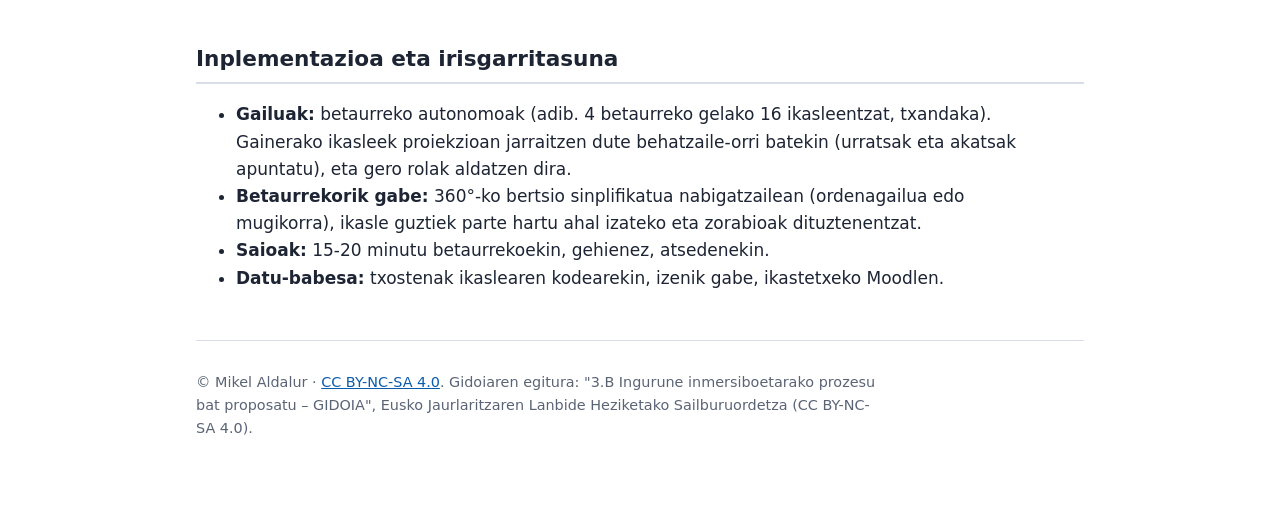
==== commit 7597f7a2: "3B ingurunea eguneratzen" ====
--- a/3B-transformazio-zentroa/index.html
+++ b/3B-transformazio-zentroa/index.html
@@ -42,7 +42,8 @@
 
 <div class="card" style="border-color:var(--accent)">
 <p><strong>Prototipo interaktiboa:</strong> prozesuaren lehen bertsio bat (1. maila: deskargoa eta 5 urrezko arauak), nabigatzailean eta VR betaurrekoetan (WebXR) erabiltzeko.</p>
-<p><a href="vr/"><strong>▶ Ireki transformazio-zentroa (Three.js · WebXR)</strong></a> — ordenagailua/mugikorra: klik edo ukitu objektuetan; VR betaurrekoak: "VR-n sartu" eta kontroladorearen katua.</p>
+<p><a href="vr/"><strong>▶ Ireki transformazio-zentroa (Three.js · WebXR)</strong></a> — ordenagailua: klik objektuetan, saguarekin edo WASD teklekin mugitu (klik bikoitza lurrean: joan hara); mugikorra: ukitu eta bi hatzekin mugitu; VR betaurrekoak: "VR-n sartu" eta kontroladorearen katua.</p>
+<p>Eszenako ekipamendu errealak (lan-mahaia, EPIak, BT koadroa, itzalgailua, hesiak…) NVIDIA SimReady katalogoko 3D aktiboak dira (CC BY 4.0, <a href="vr/assets/AITORTZAK.html">aitortzak</a>).</p>
 </div>
 
 <h2>1. Zikloaren izena</h2>
